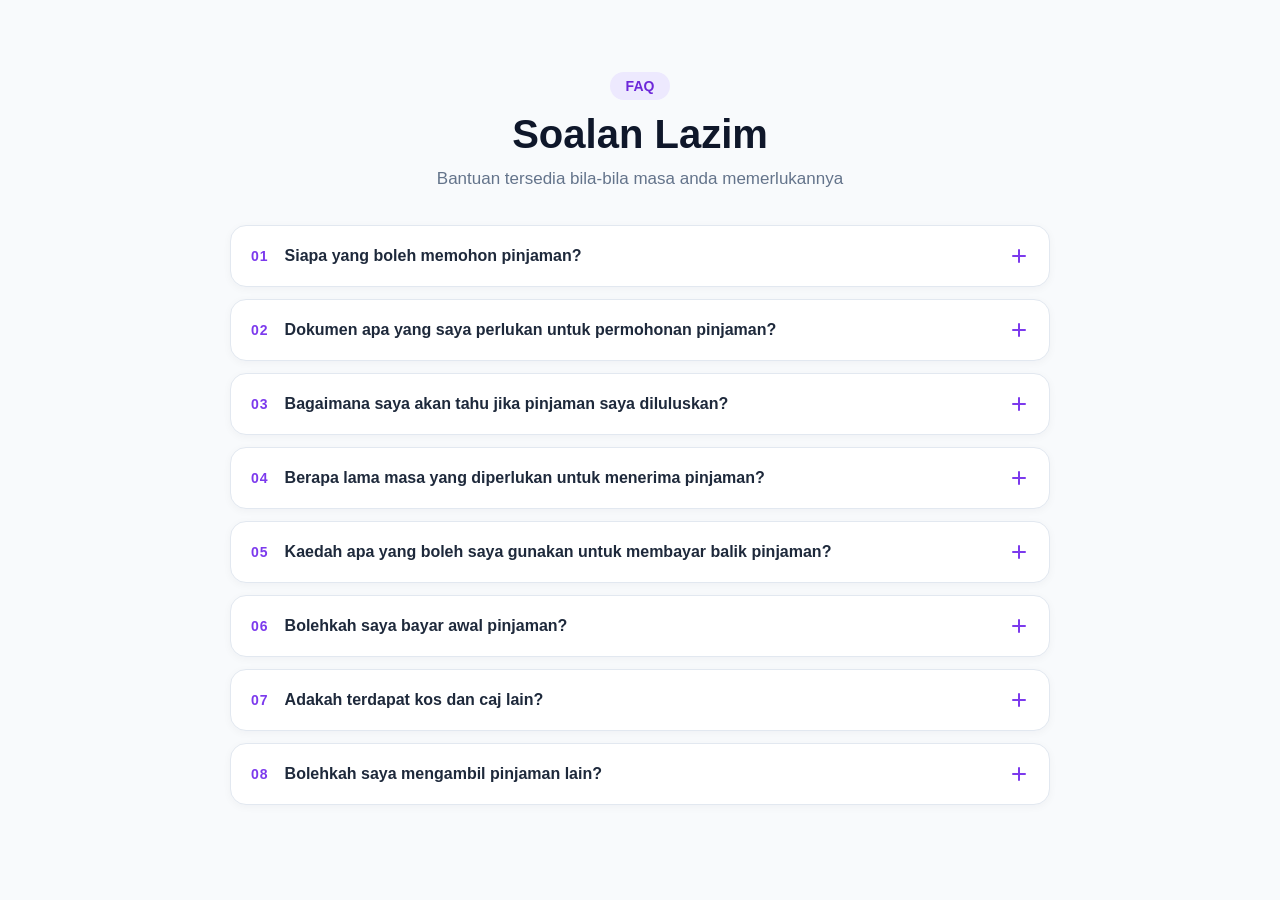
==== faq/index.html @ 902cf28a "Create index.html" ====
<!doctype html>
<html lang="ms">
<head>
  <meta charset="utf-8">
  <meta name="viewport" content="width=device-width, initial-scale=1">
  <meta name="description" content="Soalan lazim mengenai permohonan, pembayaran dan pinjaman R Cash.">
  <title>Soalan Lazim | R Cash</title>

  <style>
    :root {
      color-scheme: light;
      font-family: Arial, Helvetica, sans-serif;
      color: #1e293b;
      background: #f8fafc;
    }

    * {
      box-sizing: border-box;
    }

    body {
      margin: 0;
      min-width: 320px;
    }

    .faq {
      padding: 72px 20px;
      background: #f8fafc;
    }

    .faq__inner {
      max-width: 820px;
      margin: 0 auto;
    }

    .faq__header {
      margin-bottom: 36px;
      text-align: center;
    }

    .faq__label {
      display: inline-block;
      margin-bottom: 12px;
      padding: 6px 16px;
      border-radius: 999px;
      background: #ede9fe;
      color: #6d28d9;
      font-size: 14px;
      font-weight: 700;
    }

    .faq__header h1 {
      margin: 0;
      color: #0f172a;
      font-size: clamp(30px, 5vw, 40px);
    }

    .faq__header p {
      margin: 12px 0 0;
      color: #64748b;
      font-size: 17px;
    }

    .faq__list {
      display: grid;
      gap: 12px;
    }

    .faq__item {
      padding: 20px;
      border: 1px solid #e2e8f0;
      border-radius: 16px;
      background: #fff;
      box-shadow: 0 2px 8px rgba(15, 23, 42, 0.04);
      transition: border-color 0.2s ease, box-shadow 0.2s ease;
    }

    .faq__item:hover,
    .faq__item[open] {
      border-color: #c4b5fd;
      box-shadow: 0 4px 14px rgba(76, 29, 149, 0.08);
    }

    .faq__item summary {
      display: flex;
      align-items: center;
      gap: 16px;
      color: #1e293b;
      font-weight: 700;
      cursor: pointer;
      list-style: none;
    }

    .faq__item summary::-webkit-details-marker {
      display: none;
    }

    .faq__number {
      flex: 0 0 auto;
      color: #7c3aed;
      font-size: 14px;
      letter-spacing: 1px;
    }

    .faq__question {
      flex: 1;
    }

    .faq__icon {
      position: relative;
      width: 20px;
      height: 20px;
      flex: 0 0 auto;
    }

    .faq__icon::before,
    .faq__icon::after {
      position: absolute;
      top: 9px;
      left: 3px;
      width: 14px;
      height: 2px;
      border-radius: 2px;
      background: #7c3aed;
      content: "";
    }

    .faq__icon::after {
      transform: rotate(90deg);
      transition: transform 0.2s ease;
    }

    .faq__item[open] .faq__icon::after {
      transform: rotate(0);
    }

    .faq__answer {
      margin: 16px 0 0 34px;
      color: #475569;
      font-size: 16px;
      line-height: 1.8;
    }

    .faq__answer p {
      margin: 0 0 12px;
    }

    .faq__answer p:last-child {
      margin-bottom: 0;
    }

    .faq__answer ul {
      margin: 8px 0 12px;
      padding-left: 22px;
    }

    .faq__answer li {
      margin: 4px 0;
    }

    @media (max-width: 600px) {
      .faq {
        padding: 52px 16px;
      }

      .faq__item {
        padding: 16px;
      }

      .faq__item summary {
        gap: 10px;
        font-size: 15px;
      }

      .faq__answer {
        margin-left: 0;
        font-size: 15px;
      }
    }
  </style>
</head>

<body>
  <main>
    <section class="faq" aria-labelledby="faq-title">
      <div class="faq__inner">
        <header class="faq__header">
          <span class="faq__label">FAQ</span>
          <h1 id="faq-title">Soalan Lazim</h1>
          <p>Bantuan tersedia bila-bila masa anda memerlukannya</p>
        </header>

        <div class="faq__list">
          <details class="faq__item">
            <summary>
              <span class="faq__number">01</span>
              <span class="faq__question">Siapa yang boleh memohon pinjaman?</span>
              <span class="faq__icon" aria-hidden="true"></span>
            </summary>
            <div class="faq__answer">
              <p>R Cash menawarkan perkhidmatan pinjaman kepada pelanggan yang memenuhi kriteria berikut:</p>
              <ul>
                <li>Pemohon mestilah berumur antara 20 dan 60 tahun.</li>
                <li>Pemohon sepatutnya sedang bekerja.</li>
                <li>Pemohon mesti mempunyai alamat kediaman yang sah di Malaysia.</li>
              </ul>
              <p>Kriteria ini memastikan perkhidmatan pinjaman diberikan kepada individu yang memenuhi keperluan yang ditetapkan.</p>
            </div>
          </details>

          <details class="faq__item">
            <summary>
              <span class="faq__number">02</span>
              <span class="faq__question">Dokumen apa yang saya perlukan untuk permohonan pinjaman?</span>
              <span class="faq__icon" aria-hidden="true"></span>
            </summary>
            <div class="faq__answer">
              <p>Untuk melengkapkan permohonan, sediakan MyKad (NRIC) atau dokumen pengenalan lain seperti yang ditetapkan oleh pemberi pinjam. Dokumen ini diperlukan untuk pengesahan identiti dan memastikan anda memenuhi kriteria kelayakan pinjaman.</p>
            </div>
          </details>

          <details class="faq__item">
            <summary>
              <span class="faq__number">03</span>
              <span class="faq__question">Bagaimana saya akan tahu jika pinjaman saya diluluskan?</span>
              <span class="faq__icon" aria-hidden="true"></span>
            </summary>
            <div class="faq__answer">
              <p>Sebaik sahaja pinjaman peribadi anda diluluskan, status akan dikemas kini di laman web kami. Log masuk ke akaun anda untuk melihat status terkini permohonan, maklumat dan arahan bagi langkah seterusnya sehingga dana diterima dalam akaun bank anda. Kami mengesyorkan anda menyemak akaun secara berkala.</p>
            </div>
          </details>

          <details class="faq__item">
            <summary>
              <span class="faq__number">04</span>
              <span class="faq__question">Berapa lama masa yang diperlukan untuk menerima pinjaman?</span>
              <span class="faq__icon" aria-hidden="true"></span>
            </summary>
            <div class="faq__answer">
              <p>Sebaik sahaja pinjaman diluluskan, kami berhasrat memproses dan mengeluarkan dana dalam masa 24 jam. Status akan dikemas kini di laman web selepas wang berjaya dipindahkan ke akaun bank peribadi anda. Sila log masuk untuk menyemak kemas kini terkini.</p>
            </div>
          </details>

          <details class="faq__item">
            <summary>
              <span class="faq__number">05</span>
              <span class="faq__question">Kaedah apa yang boleh saya gunakan untuk membayar balik pinjaman?</span>
              <span class="faq__icon" aria-hidden="true"></span>
            </summary>
            <div class="faq__answer">
              <p>Anda boleh memilih kaedah pembayaran yang paling sesuai:</p>
              <ul>
                <li>Pemindahan perbankan dalam talian</li>
                <li>Pembayaran e-dompet seperti Touch 'n Go atau GrabPay</li>
                <li>Pemindahan DuitNow</li>
                <li>Deposit di kaunter bank</li>
              </ul>
            </div>
          </details>

          <details class="faq__item">
            <summary>
              <span class="faq__number">06</span>
              <span class="faq__question">Bolehkah saya bayar awal pinjaman?</span>
              <span class="faq__icon" aria-hidden="true"></span>
            </summary>
            <div class="faq__answer">
              <p>Ya. Anda boleh membayar pinjaman lebih awal tanpa penalti atau caj tambahan. Jika anda mampu membayar sebelum tarikh matang yang dijadualkan, anda bebas berbuat demikian.</p>
            </div>
          </details>

          <details class="faq__item">
            <summary>
              <span class="faq__number">07</span>
              <span class="faq__question">Adakah terdapat kos dan caj lain?</span>
              <span class="faq__icon" aria-hidden="true"></span>
            </summary>
            <div class="faq__answer">
              <p>Selain faedah dan sebarang caj pembayaran lewat, terdapat yuran berkanun tertentu:</p>
              <ul>
                <li><strong>Duti setem:</strong> Yuran kerajaan yang perlu dibayar atas perjanjian pinjaman. Jumlah tepat bergantung pada jumlah pinjaman dan peraturan semasa.</li>
                <li><strong>Kos undang-undang:</strong> Dalam sesetengah kes, kos mungkin dikenakan semasa proses permohonan atau sekiranya berlaku kegagalan.</li>
              </ul>
            </div>
          </details>

          <details class="faq__item">
            <summary>
              <span class="faq__number">08</span>
              <span class="faq__question">Bolehkah saya mengambil pinjaman lain?</span>
              <span class="faq__icon" aria-hidden="true"></span>
            </summary>
            <div class="faq__answer">
              <p>Ya. Anda boleh memohon semula dengan mudah melalui laman web kami. Jika anda mempunyai sejarah pembayaran yang baik di R Cash, gunakan sistem permohonan dalam talian kami sekali lagi. Kami berharap dapat membantu keperluan kewangan anda.</p>
            </div>
          </details>
        </div>
      </div>
    </section>
  </main>
</body>
</html>
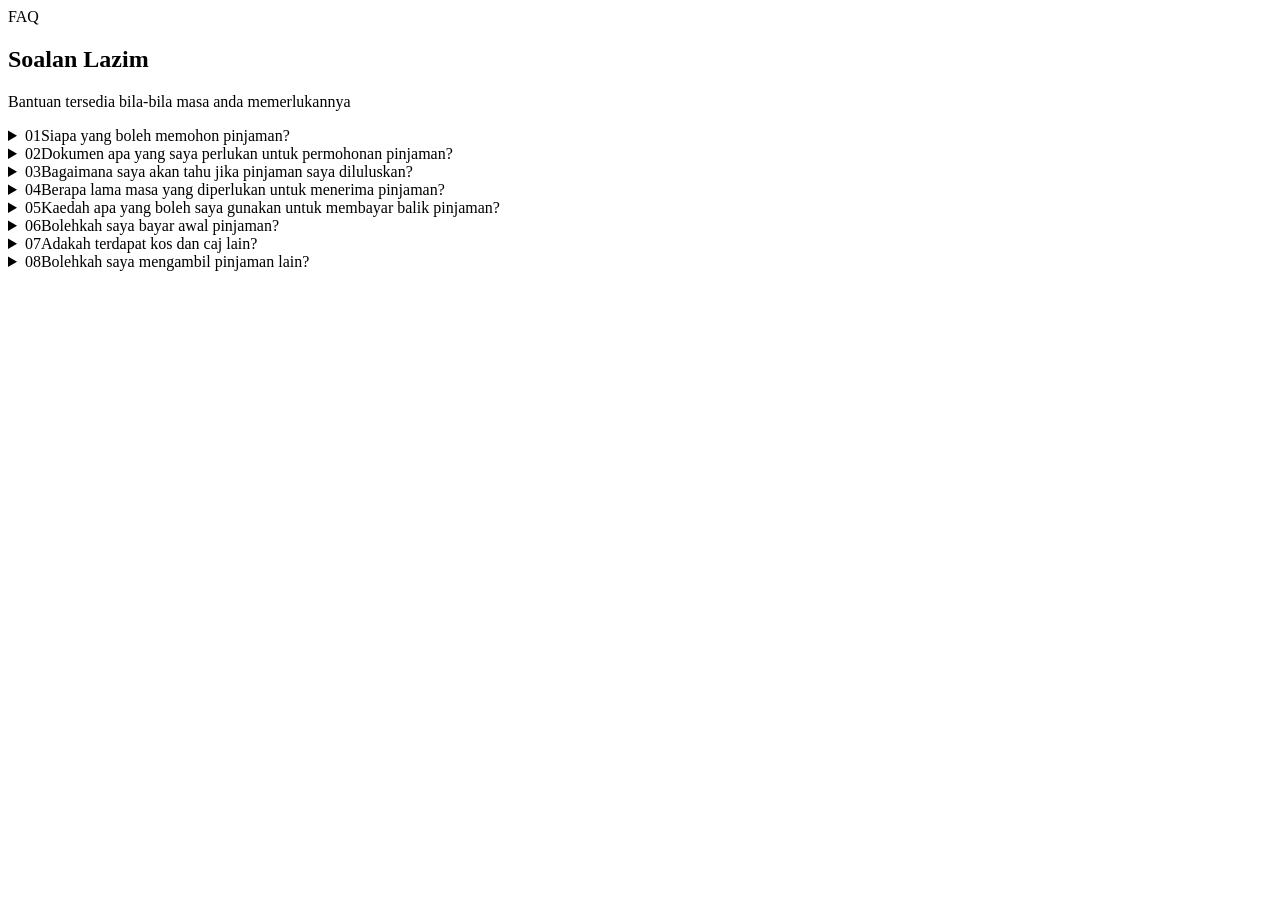
==== commit 5b65e41d: "Add files via upload" ====
--- a/faq/index.html
+++ b/faq/index.html
@@ -5,298 +5,71 @@
   <meta name="viewport" content="width=device-width, initial-scale=1">
   <meta name="description" content="Soalan lazim mengenai permohonan, pembayaran dan pinjaman R Cash.">
   <title>Soalan Lazim | R Cash</title>
-
-  <style>
-    :root {
-      color-scheme: light;
-      font-family: Arial, Helvetica, sans-serif;
-      color: #1e293b;
-      background: #f8fafc;
-    }
-
-    * {
-      box-sizing: border-box;
-    }
-
-    body {
-      margin: 0;
-      min-width: 320px;
-    }
-
-    .faq {
-      padding: 72px 20px;
-      background: #f8fafc;
-    }
-
-    .faq__inner {
-      max-width: 820px;
-      margin: 0 auto;
-    }
-
-    .faq__header {
-      margin-bottom: 36px;
-      text-align: center;
-    }
-
-    .faq__label {
-      display: inline-block;
-      margin-bottom: 12px;
-      padding: 6px 16px;
-      border-radius: 999px;
-      background: #ede9fe;
-      color: #6d28d9;
-      font-size: 14px;
-      font-weight: 700;
-    }
-
-    .faq__header h1 {
-      margin: 0;
-      color: #0f172a;
-      font-size: clamp(30px, 5vw, 40px);
-    }
-
-    .faq__header p {
-      margin: 12px 0 0;
-      color: #64748b;
-      font-size: 17px;
-    }
-
-    .faq__list {
-      display: grid;
-      gap: 12px;
-    }
-
-    .faq__item {
-      padding: 20px;
-      border: 1px solid #e2e8f0;
-      border-radius: 16px;
-      background: #fff;
-      box-shadow: 0 2px 8px rgba(15, 23, 42, 0.04);
-      transition: border-color 0.2s ease, box-shadow 0.2s ease;
-    }
-
-    .faq__item:hover,
-    .faq__item[open] {
-      border-color: #c4b5fd;
-      box-shadow: 0 4px 14px rgba(76, 29, 149, 0.08);
-    }
-
-    .faq__item summary {
-      display: flex;
-      align-items: center;
-      gap: 16px;
-      color: #1e293b;
-      font-weight: 700;
-      cursor: pointer;
-      list-style: none;
-    }
-
-    .faq__item summary::-webkit-details-marker {
-      display: none;
-    }
-
-    .faq__number {
-      flex: 0 0 auto;
-      color: #7c3aed;
-      font-size: 14px;
-      letter-spacing: 1px;
-    }
-
-    .faq__question {
-      flex: 1;
-    }
-
-    .faq__icon {
-      position: relative;
-      width: 20px;
-      height: 20px;
-      flex: 0 0 auto;
-    }
-
-    .faq__icon::before,
-    .faq__icon::after {
-      position: absolute;
-      top: 9px;
-      left: 3px;
-      width: 14px;
-      height: 2px;
-      border-radius: 2px;
-      background: #7c3aed;
-      content: "";
-    }
-
-    .faq__icon::after {
-      transform: rotate(90deg);
-      transition: transform 0.2s ease;
-    }
-
-    .faq__item[open] .faq__icon::after {
-      transform: rotate(0);
-    }
-
-    .faq__answer {
-      margin: 16px 0 0 34px;
-      color: #475569;
-      font-size: 16px;
-      line-height: 1.8;
-    }
-
-    .faq__answer p {
-      margin: 0 0 12px;
-    }
-
-    .faq__answer p:last-child {
-      margin-bottom: 0;
-    }
-
-    .faq__answer ul {
-      margin: 8px 0 12px;
-      padding-left: 22px;
-    }
-
-    .faq__answer li {
-      margin: 4px 0;
-    }
-
-    @media (max-width: 600px) {
-      .faq {
-        padding: 52px 16px;
-      }
-
-      .faq__item {
-        padding: 16px;
-      }
-
-      .faq__item summary {
-        gap: 10px;
-        font-size: 15px;
-      }
-
-      .faq__answer {
-        margin-left: 0;
-        font-size: 15px;
-      }
-    }
-  </style>
+  <link rel="canonical" href="https://www.rcash.my/faq/">
+  <link rel="stylesheet" href="/css/faq.css">
 </head>
-
 <body>
   <main>
-    <section class="faq" aria-labelledby="faq-title">
-      <div class="faq__inner">
-        <header class="faq__header">
-          <span class="faq__label">FAQ</span>
+    <section class="rcash-faq" aria-labelledby="faq-title">
+      <div class="rcash-faq__inner">
+        <header class="rcash-faq__header">
+          <span class="rcash-faq__label">FAQ</span>
           <h1 id="faq-title">Soalan Lazim</h1>
           <p>Bantuan tersedia bila-bila masa anda memerlukannya</p>
         </header>
-
-        <div class="faq__list">
-          <details class="faq__item">
-            <summary>
-              <span class="faq__number">01</span>
-              <span class="faq__question">Siapa yang boleh memohon pinjaman?</span>
-              <span class="faq__icon" aria-hidden="true"></span>
-            </summary>
-            <div class="faq__answer">
-              <p>R Cash menawarkan perkhidmatan pinjaman kepada pelanggan yang memenuhi kriteria berikut:</p>
-              <ul>
-                <li>Pemohon mestilah berumur antara 20 dan 60 tahun.</li>
-                <li>Pemohon sepatutnya sedang bekerja.</li>
-                <li>Pemohon mesti mempunyai alamat kediaman yang sah di Malaysia.</li>
-              </ul>
-              <p>Kriteria ini memastikan perkhidmatan pinjaman diberikan kepada individu yang memenuhi keperluan yang ditetapkan.</p>
-            </div>
+        <div class="rcash-faq__list">
+          <details class="rcash-faq__item">
+            <summary><span class="rcash-faq__number">01</span><span class="rcash-faq__question">Siapa yang boleh memohon pinjaman?</span><span class="rcash-faq__icon" aria-hidden="true"></span></summary>
+            <div class="rcash-faq__answer"><p>R Cash menawarkan perkhidmatan pinjaman kepada pelanggan yang memenuhi kriteria berikut:</p><ul><li>Pemohon mestilah berumur antara 20 dan 60 tahun.</li><li>Pemohon sepatutnya sedang bekerja.</li><li>Pemohon mesti mempunyai alamat kediaman yang sah di Malaysia.</li></ul><p>Kriteria ini memastikan perkhidmatan pinjaman diberikan kepada individu yang memenuhi keperluan yang ditetapkan.</p></div>
           </details>
-
-          <details class="faq__item">
-            <summary>
-              <span class="faq__number">02</span>
-              <span class="faq__question">Dokumen apa yang saya perlukan untuk permohonan pinjaman?</span>
-              <span class="faq__icon" aria-hidden="true"></span>
-            </summary>
-            <div class="faq__answer">
-              <p>Untuk melengkapkan permohonan, sediakan MyKad (NRIC) atau dokumen pengenalan lain seperti yang ditetapkan oleh pemberi pinjam. Dokumen ini diperlukan untuk pengesahan identiti dan memastikan anda memenuhi kriteria kelayakan pinjaman.</p>
-            </div>
+          <details class="rcash-faq__item">
+            <summary><span class="rcash-faq__number">02</span><span class="rcash-faq__question">Dokumen apa yang saya perlukan untuk permohonan pinjaman?</span><span class="rcash-faq__icon" aria-hidden="true"></span></summary>
+            <div class="rcash-faq__answer"><p>Untuk melengkapkan permohonan, sediakan MyKad (NRIC) atau dokumen pengenalan lain seperti yang ditetapkan oleh pemberi pinjam. Dokumen ini diperlukan untuk pengesahan identiti dan memastikan anda memenuhi kriteria kelayakan pinjaman.</p></div>
           </details>
-
-          <details class="faq__item">
-            <summary>
-              <span class="faq__number">03</span>
-              <span class="faq__question">Bagaimana saya akan tahu jika pinjaman saya diluluskan?</span>
-              <span class="faq__icon" aria-hidden="true"></span>
-            </summary>
-            <div class="faq__answer">
-              <p>Sebaik sahaja pinjaman peribadi anda diluluskan, status akan dikemas kini di laman web kami. Log masuk ke akaun anda untuk melihat status terkini permohonan, maklumat dan arahan bagi langkah seterusnya sehingga dana diterima dalam akaun bank anda. Kami mengesyorkan anda menyemak akaun secara berkala.</p>
-            </div>
+          <details class="rcash-faq__item">
+            <summary><span class="rcash-faq__number">03</span><span class="rcash-faq__question">Bagaimana saya akan tahu jika pinjaman saya diluluskan?</span><span class="rcash-faq__icon" aria-hidden="true"></span></summary>
+            <div class="rcash-faq__answer"><p>Sebaik sahaja pinjaman peribadi anda diluluskan, status akan dikemas kini di laman web kami. Log masuk ke akaun anda untuk melihat status terkini permohonan, maklumat dan arahan bagi langkah seterusnya sehingga dana diterima dalam akaun bank anda. Kami mengesyorkan anda menyemak akaun secara berkala.</p></div>
           </details>
-
-          <details class="faq__item">
-            <summary>
-              <span class="faq__number">04</span>
-              <span class="faq__question">Berapa lama masa yang diperlukan untuk menerima pinjaman?</span>
-              <span class="faq__icon" aria-hidden="true"></span>
-            </summary>
-            <div class="faq__answer">
-              <p>Sebaik sahaja pinjaman diluluskan, kami berhasrat memproses dan mengeluarkan dana dalam masa 24 jam. Status akan dikemas kini di laman web selepas wang berjaya dipindahkan ke akaun bank peribadi anda. Sila log masuk untuk menyemak kemas kini terkini.</p>
-            </div>
+          <details class="rcash-faq__item">
+            <summary><span class="rcash-faq__number">04</span><span class="rcash-faq__question">Berapa lama masa yang diperlukan untuk menerima pinjaman?</span><span class="rcash-faq__icon" aria-hidden="true"></span></summary>
+            <div class="rcash-faq__answer"><p>Sebaik sahaja pinjaman diluluskan, kami berhasrat memproses dan mengeluarkan dana dalam masa 24 jam. Status akan dikemas kini di laman web selepas wang berjaya dipindahkan ke akaun bank peribadi anda. Sila log masuk untuk menyemak kemas kini terkini.</p></div>
           </details>
-
-          <details class="faq__item">
-            <summary>
-              <span class="faq__number">05</span>
-              <span class="faq__question">Kaedah apa yang boleh saya gunakan untuk membayar balik pinjaman?</span>
-              <span class="faq__icon" aria-hidden="true"></span>
-            </summary>
-            <div class="faq__answer">
-              <p>Anda boleh memilih kaedah pembayaran yang paling sesuai:</p>
-              <ul>
-                <li>Pemindahan perbankan dalam talian</li>
-                <li>Pembayaran e-dompet seperti Touch 'n Go atau GrabPay</li>
-                <li>Pemindahan DuitNow</li>
-                <li>Deposit di kaunter bank</li>
-              </ul>
-            </div>
+          <details class="rcash-faq__item">
+            <summary><span class="rcash-faq__number">05</span><span class="rcash-faq__question">Kaedah apa yang boleh saya gunakan untuk membayar balik pinjaman?</span><span class="rcash-faq__icon" aria-hidden="true"></span></summary>
+            <div class="rcash-faq__answer"><p>Anda boleh memilih kaedah pembayaran yang paling sesuai:</p><ul><li>Pemindahan perbankan dalam talian</li><li>Pembayaran e-dompet seperti Touch 'n Go atau GrabPay</li><li>Pemindahan DuitNow</li><li>Deposit di kaunter bank</li></ul></div>
           </details>
-
-          <details class="faq__item">
-            <summary>
-              <span class="faq__number">06</span>
-              <span class="faq__question">Bolehkah saya bayar awal pinjaman?</span>
-              <span class="faq__icon" aria-hidden="true"></span>
-            </summary>
-            <div class="faq__answer">
-              <p>Ya. Anda boleh membayar pinjaman lebih awal tanpa penalti atau caj tambahan. Jika anda mampu membayar sebelum tarikh matang yang dijadualkan, anda bebas berbuat demikian.</p>
-            </div>
+          <details class="rcash-faq__item">
+            <summary><span class="rcash-faq__number">06</span><span class="rcash-faq__question">Bolehkah saya bayar awal pinjaman?</span><span class="rcash-faq__icon" aria-hidden="true"></span></summary>
+            <div class="rcash-faq__answer"><p>Ya. Anda boleh membayar pinjaman lebih awal tanpa penalti atau caj tambahan. Jika anda mampu membayar sebelum tarikh matang yang dijadualkan, anda bebas berbuat demikian.</p></div>
           </details>
-
-          <details class="faq__item">
-            <summary>
-              <span class="faq__number">07</span>
-              <span class="faq__question">Adakah terdapat kos dan caj lain?</span>
-              <span class="faq__icon" aria-hidden="true"></span>
-            </summary>
-            <div class="faq__answer">
-              <p>Selain faedah dan sebarang caj pembayaran lewat, terdapat yuran berkanun tertentu:</p>
-              <ul>
-                <li><strong>Duti setem:</strong> Yuran kerajaan yang perlu dibayar atas perjanjian pinjaman. Jumlah tepat bergantung pada jumlah pinjaman dan peraturan semasa.</li>
-                <li><strong>Kos undang-undang:</strong> Dalam sesetengah kes, kos mungkin dikenakan semasa proses permohonan atau sekiranya berlaku kegagalan.</li>
-              </ul>
-            </div>
+          <details class="rcash-faq__item">
+            <summary><span class="rcash-faq__number">07</span><span class="rcash-faq__question">Adakah terdapat kos dan caj lain?</span><span class="rcash-faq__icon" aria-hidden="true"></span></summary>
+            <div class="rcash-faq__answer"><p>Selain faedah dan sebarang caj pembayaran lewat, terdapat yuran berkanun tertentu:</p><ul><li><strong>Duti setem:</strong> Yuran kerajaan yang perlu dibayar atas perjanjian pinjaman. Jumlah tepat bergantung pada jumlah pinjaman dan peraturan semasa.</li><li><strong>Kos undang-undang:</strong> Dalam sesetengah kes, kos mungkin dikenakan semasa proses permohonan atau sekiranya berlaku kegagalan.</li></ul></div>
           </details>
-
-          <details class="faq__item">
-            <summary>
-              <span class="faq__number">08</span>
-              <span class="faq__question">Bolehkah saya mengambil pinjaman lain?</span>
-              <span class="faq__icon" aria-hidden="true"></span>
-            </summary>
-            <div class="faq__answer">
-              <p>Ya. Anda boleh memohon semula dengan mudah melalui laman web kami. Jika anda mempunyai sejarah pembayaran yang baik di R Cash, gunakan sistem permohonan dalam talian kami sekali lagi. Kami berharap dapat membantu keperluan kewangan anda.</p>
-            </div>
+          <details class="rcash-faq__item">
+            <summary><span class="rcash-faq__number">08</span><span class="rcash-faq__question">Bolehkah saya mengambil pinjaman lain?</span><span class="rcash-faq__icon" aria-hidden="true"></span></summary>
+            <div class="rcash-faq__answer"><p>Ya. Anda boleh memohon semula dengan mudah melalui laman web kami. Jika anda mempunyai sejarah pembayaran yang baik di R Cash, gunakan sistem permohonan dalam talian kami sekali lagi. Kami berharap dapat membantu keperluan kewangan anda.</p></div>
           </details>
         </div>
       </div>
     </section>
   </main>
+  <script>
+    // Same-origin embedded view: keep iframe height in sync with expanded FAQs.
+    (() => {
+      if (window.parent === window) return;
+      const reportHeight = () => {
+        const height = Math.ceil(document.documentElement.scrollHeight);
+        window.parent.postMessage({ type: 'rcash:faq-height', height }, location.origin);
+      };
+      if ('ResizeObserver' in window) new ResizeObserver(reportHeight).observe(document.body);
+      window.addEventListener('load', reportHeight);
+      document.querySelectorAll('details').forEach(item => item.addEventListener('toggle', () => {
+        reportHeight();
+        setTimeout(reportHeight, 250);
+      }));
+      reportHeight();
+    })();
+  </script>
 </body>
-</html>+</html>
